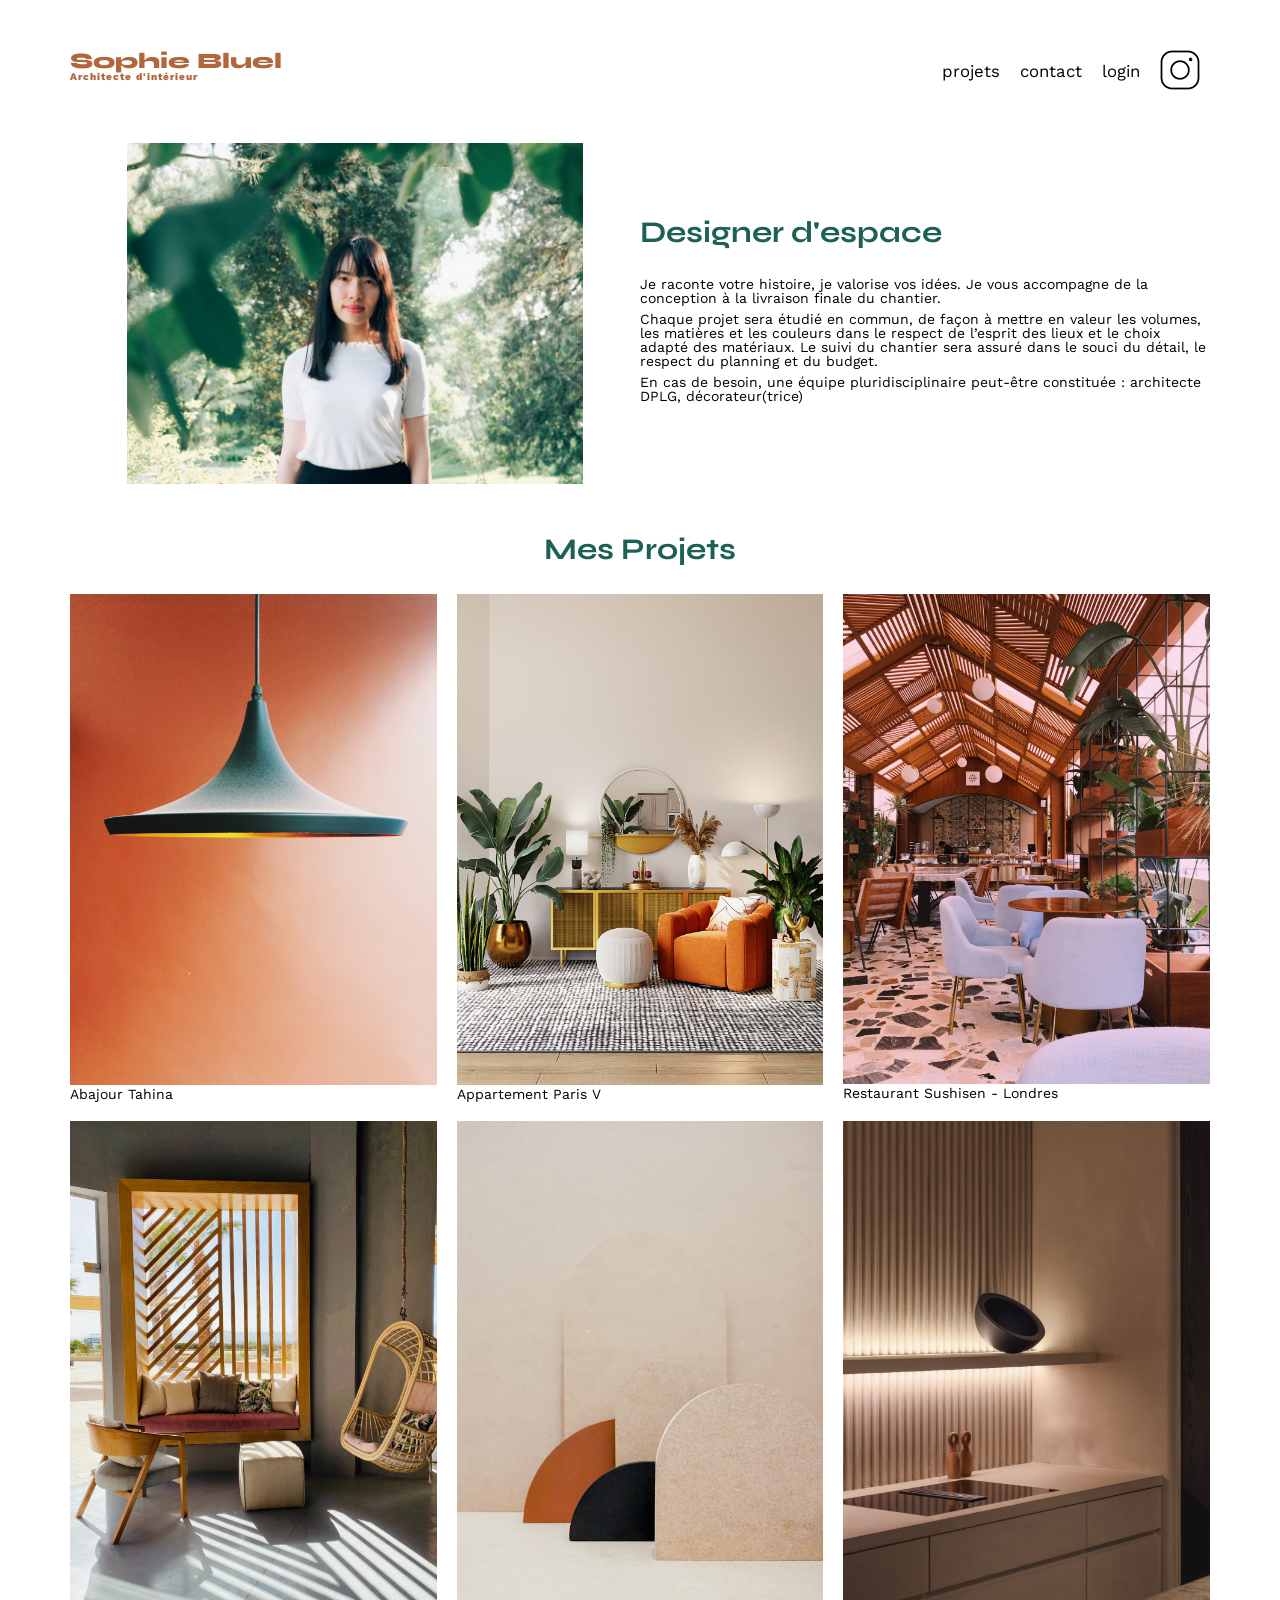
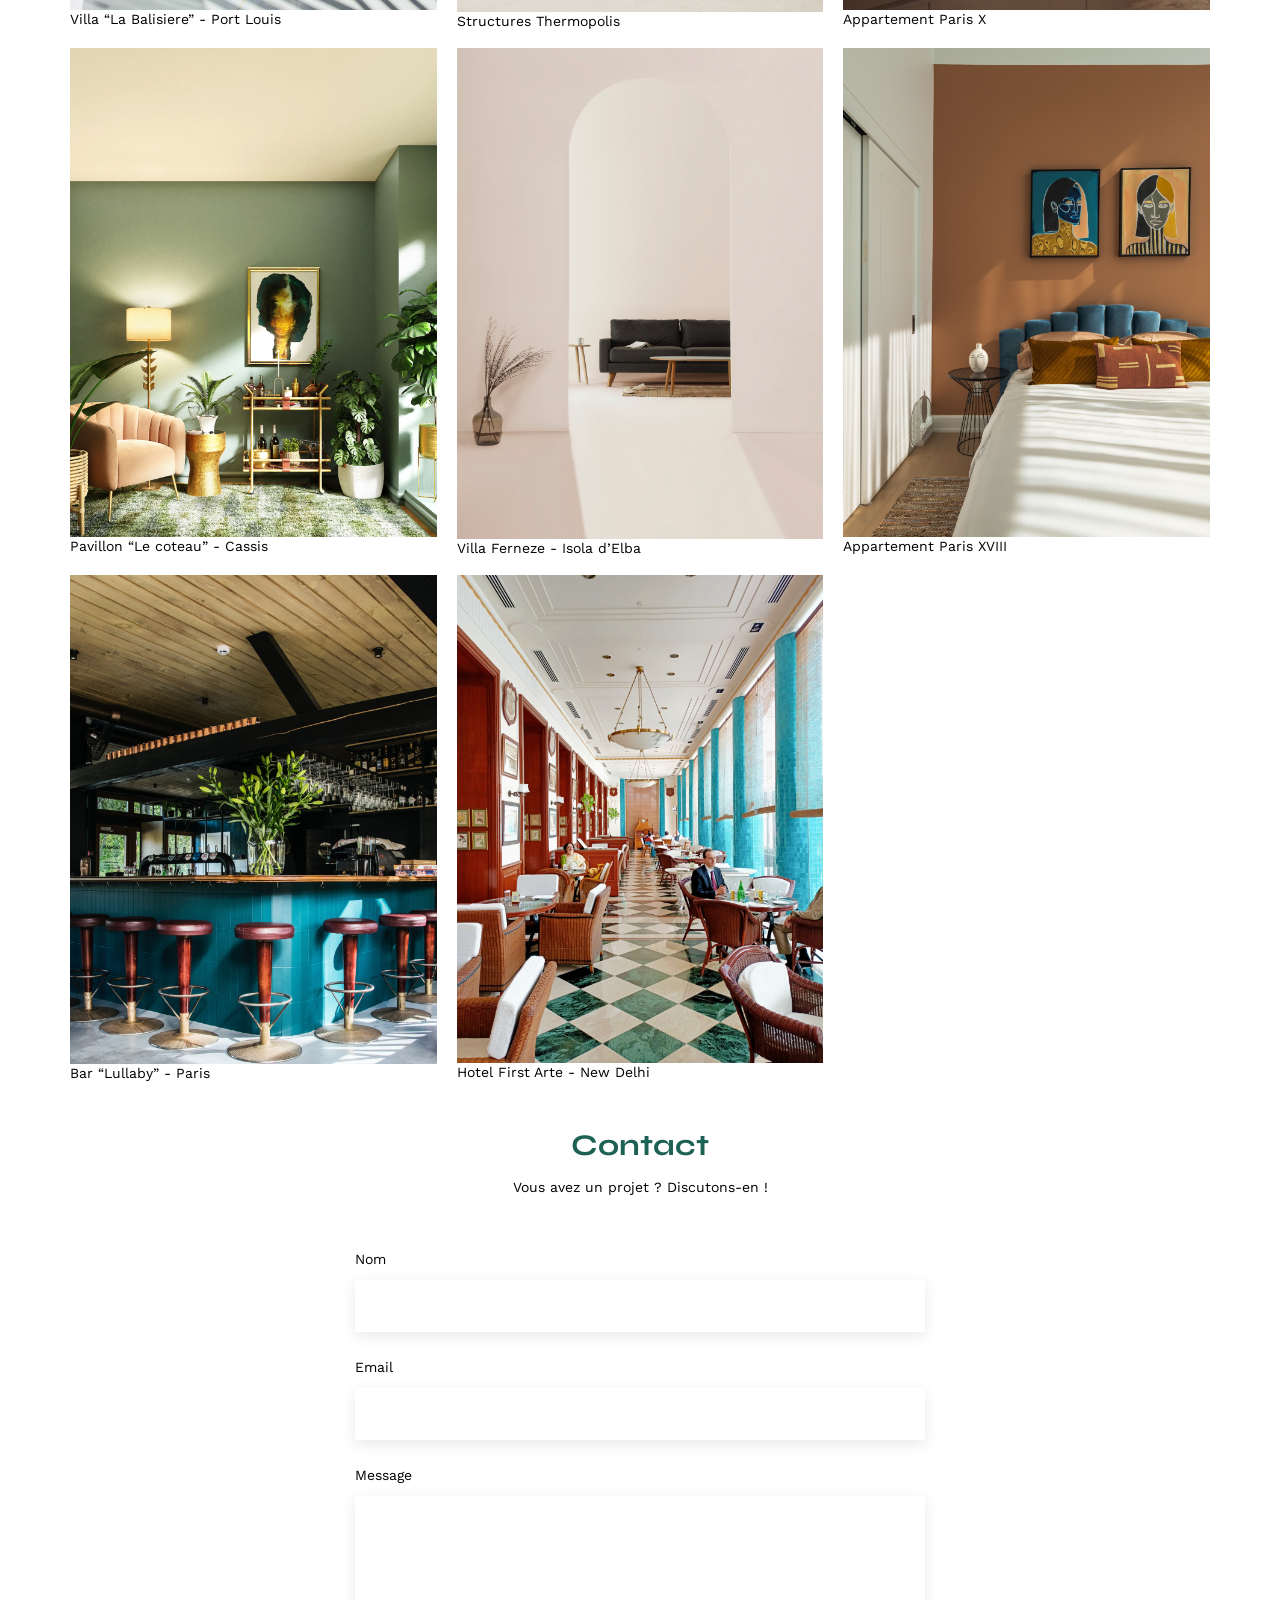
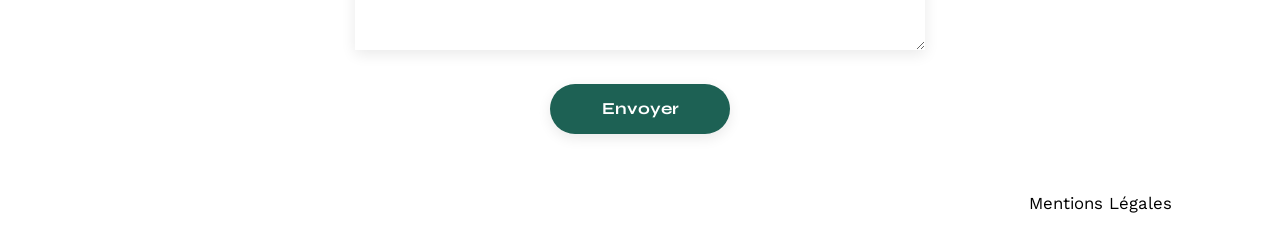
==== FrontEnd/index.html @ 746ea03a "initialisation" ====
<!DOCTYPE html>
<html lang="fr">
<head>
	<meta charset="UTF-8">
	<title>Sophie Bluel - Architecte d'intérieur</title>
	<meta name="viewport" content="width=device-width, initial-scale=1.0">
	<link rel="preconnect" href="https://fonts.googleapis.com">
	<link rel="preconnect" href="https://fonts.gstatic.com" crossorigin>
	<link href="https://fonts.googleapis.com/css2?family=Syne:wght@700;800&family=Work+Sans&display=swap" rel="stylesheet">
	<meta name="description" content="">
	<link rel="stylesheet" href="./assets/style.css">
</head>
<body>
<header>
	<h1>Sophie Bluel <span>Architecte d'intérieur</span></h1>
	<nav>
		<ul>
			<li>projets</li>
			<li>contact</li>
			<li>login</li>
			<li><img src="./assets/icons/instagram.png" alt="Instagram"></li>
		</ul>
	</nav>
</header>
<main>
	<section id="introduction">
		<figure>
			<img src="./assets/images/sophie-bluel.png" alt="">
		</figure>
		<article>
			<h2>Designer d'espace</h2>
			<p>Je raconte votre histoire, je valorise vos idées. Je vous accompagne de la conception à la livraison finale du chantier.</p>
			<p>Chaque projet sera étudié en commun, de façon à mettre en valeur les volumes, les matières et les couleurs dans le respect de l’esprit des lieux et le choix adapté des matériaux. Le suivi du chantier sera assuré dans le souci du détail, le respect du planning et du budget.</p>
			<p>En cas de besoin, une équipe pluridisciplinaire peut-être constituée : architecte DPLG, décorateur(trice)</p>
		</article>
	</section>
	<section id="portfolio">
		<h2>Mes Projets</h2>
		<div class="gallery">
			<figure>
				<img src="assets/images/abajour-tahina.png" alt="Abajour Tahina">
				<figcaption>Abajour Tahina</figcaption>
			</figure>
			<figure>
				<img src="assets/images/appartement-paris-v.png" alt="Appartement Paris V">
				<figcaption>Appartement Paris V</figcaption>
			</figure>
			<figure>
				<img src="assets/images/restaurant-sushisen-londres.png" alt="Restaurant Sushisen - Londres">
				<figcaption>Restaurant Sushisen - Londres</figcaption>
			</figure>
			<figure>
				<img src="assets/images/la-balisiere.png" alt="Villa “La Balisiere” - Port Louis">
				<figcaption>Villa “La Balisiere” - Port Louis</figcaption>
			</figure>
			<figure>
				<img src="assets/images/structures-thermopolis.png" alt="Structures Thermopolis">
				<figcaption>Structures Thermopolis</figcaption>
			</figure>
			<figure>
				<img src="assets/images/appartement-paris-x.png" alt="Appartement Paris X">
				<figcaption>Appartement Paris X</figcaption>
			</figure>
			<figure>
				<img src="assets/images/le-coteau-cassis.png" alt="Pavillon “Le coteau” - Cassis">
				<figcaption>Pavillon “Le coteau” - Cassis</figcaption>
			</figure>
			<figure>
				<img src="assets/images/villa-ferneze.png" alt="Villa Ferneze - Isola d’Elba">
				<figcaption>Villa Ferneze - Isola d’Elba</figcaption>
			</figure>
			<figure>
				<img src="assets/images/appartement-paris-xviii.png" alt="Appartement Paris XVIII">
				<figcaption>Appartement Paris XVIII</figcaption>
			</figure>
			<figure>
				<img src="assets/images/bar-lullaby-paris.png" alt="Bar “Lullaby” - Paris">
				<figcaption>Bar “Lullaby” - Paris</figcaption>
			</figure>
			<figure>
				<img src="assets/images/hotel-first-arte-new-delhi.png" alt="Hotel First Arte - New Delhi">
				<figcaption>Hotel First Arte - New Delhi</figcaption>
			</figure>
		</div>
	</section>
	<section id="contact">
		<h2>Contact</h2>
		<p>Vous avez un projet ? Discutons-en !</p>
		<form action="#" method="post">
			<label for="name">Nom</label>
			<input type="text" name="name" id="name">
			<label for="email">Email</label>
			<input type="email" name="email" id="email">
			<label for="message">Message</label>
			<textarea name="message" id="message" cols="30" rows="10"></textarea>
			<input type="submit" value="Envoyer">
		</form>
	</section>
</main>

<footer>
	<nav>
		<ul>
			<li>Mentions Légales</li>
		</ul>
	</nav>
</footer>
</body>
</html>
---- FrontEnd/assets/style.css ----
/* http://meyerweb.com/eric/tools/css/reset/
   v2.0 | 20110126
   License: none (public domain)
*/

html, body, div, span, applet, object, iframe,
h1, h2, h3, h4, h5, h6, p, blockquote, pre,
a, abbr, acronym, address, big, cite, code,
del, dfn, em, img, ins, kbd, q, s, samp,
small, strike, strong, sub, sup, tt, var,
b, u, i, center,
dl, dt, dd, ol, ul, li,
fieldset, form, label, legend,
table, caption, tbody, tfoot, thead, tr, th, td,
article, aside, canvas, details, embed,
figure, figcaption, footer, header, hgroup,
menu, nav, output, ruby, section, summary,
time, mark, audio, video {
	margin: 0;
	padding: 0;
	border: 0;
	font-size: 100%;
	font: inherit;
	vertical-align: baseline;
}
/* HTML5 display-role reset for older browsers */
article, aside, details, figcaption, figure,
footer, header, hgroup, menu, nav, section {
	display: block;
}
body {
	line-height: 1;
}
ol, ul {
	list-style: none;
}
blockquote, q {
	quotes: none;
}
blockquote:before, blockquote:after,
q:before, q:after {
	content: '';
	content: none;
}
table {
	border-collapse: collapse;
	border-spacing: 0;
}
/** end reset css**/
body {
	max-width: 1140px;
	margin:auto;
	font-family: 'Work Sans' ;
	font-size: 14px;
}
header {
	display: flex;
	justify-content: space-between;
	margin: 50px 0
}
section {
	margin: 50px 0
}

h1{
	display: flex;
	flex-direction: column;
	font-family: 'Syne';
	font-size: 22px;
	font-weight: 800;
	color: #B1663C
}

h1 > span {
	font-family: 'Work Sans';
	font-size:10px;
	letter-spacing: 0.1em;
;
}

h2{
	font-family: 'Syne';
	font-weight: 700;
	font-size: 30px;
	color: #1D6154
}
nav ul {
	display: flex;
	align-items: center;
	list-style-type: none;

}
nav li {
	padding: 0 10px;
	font-size: 1.2em;
}

li:hover {
	color: #B1663C;
}
#introduction {
	display: flex;
	align-items: center;
}
#introduction figure {
	flex: 1
}
#introduction img {
	display: block;
	margin: auto;
	width: 80%;
}

#introduction article {
	flex: 1
}
#introduction h2 {
	margin-bottom: 1em;
}

#introduction p {
	margin-bottom: 0.5em;
}
#portfolio h2 {
	text-align: center;
	margin-bottom: 1em;
}
.gallery {
	width: 100%;
	display: grid;
	grid-template-columns: 1fr 1fr 1fr;
	grid-column-gap: 20px;
	grid-row-gap: 20px;
}

.gallery img {
	width: 100%;

}
#contact {
	width: 50%;
margin: auto;
}
#contact > * {
	text-align: center;

}
#contact h2{
	margin-bottom: 20px;
}
#contact form {
	text-align: left;
	margin-top:30px;
	display: flex;
	flex-direction: column;
}

#contact input {
	height: 50px;
	font-size: 1.2em;
	border: none;
	box-shadow: 0px 4px 14px rgba(0, 0, 0, 0.09);
}
#contact label {
	margin: 2em 0 1em 0;
}
#contact textarea {
	border: none;
	box-shadow: 0px 4px 14px rgba(0, 0, 0, 0.09);
}

input[type="submit"]{
	font-family: 'Syne';
	font-weight: 700;
	color: white;
	background-color: #1D6154;
	margin : 2em auto ;
	width: 180px;
	text-align: center;
	border-radius: 60px ;
}

footer nav ul {
	display: flex;
	justify-content: flex-end;
	margin: 2em
}
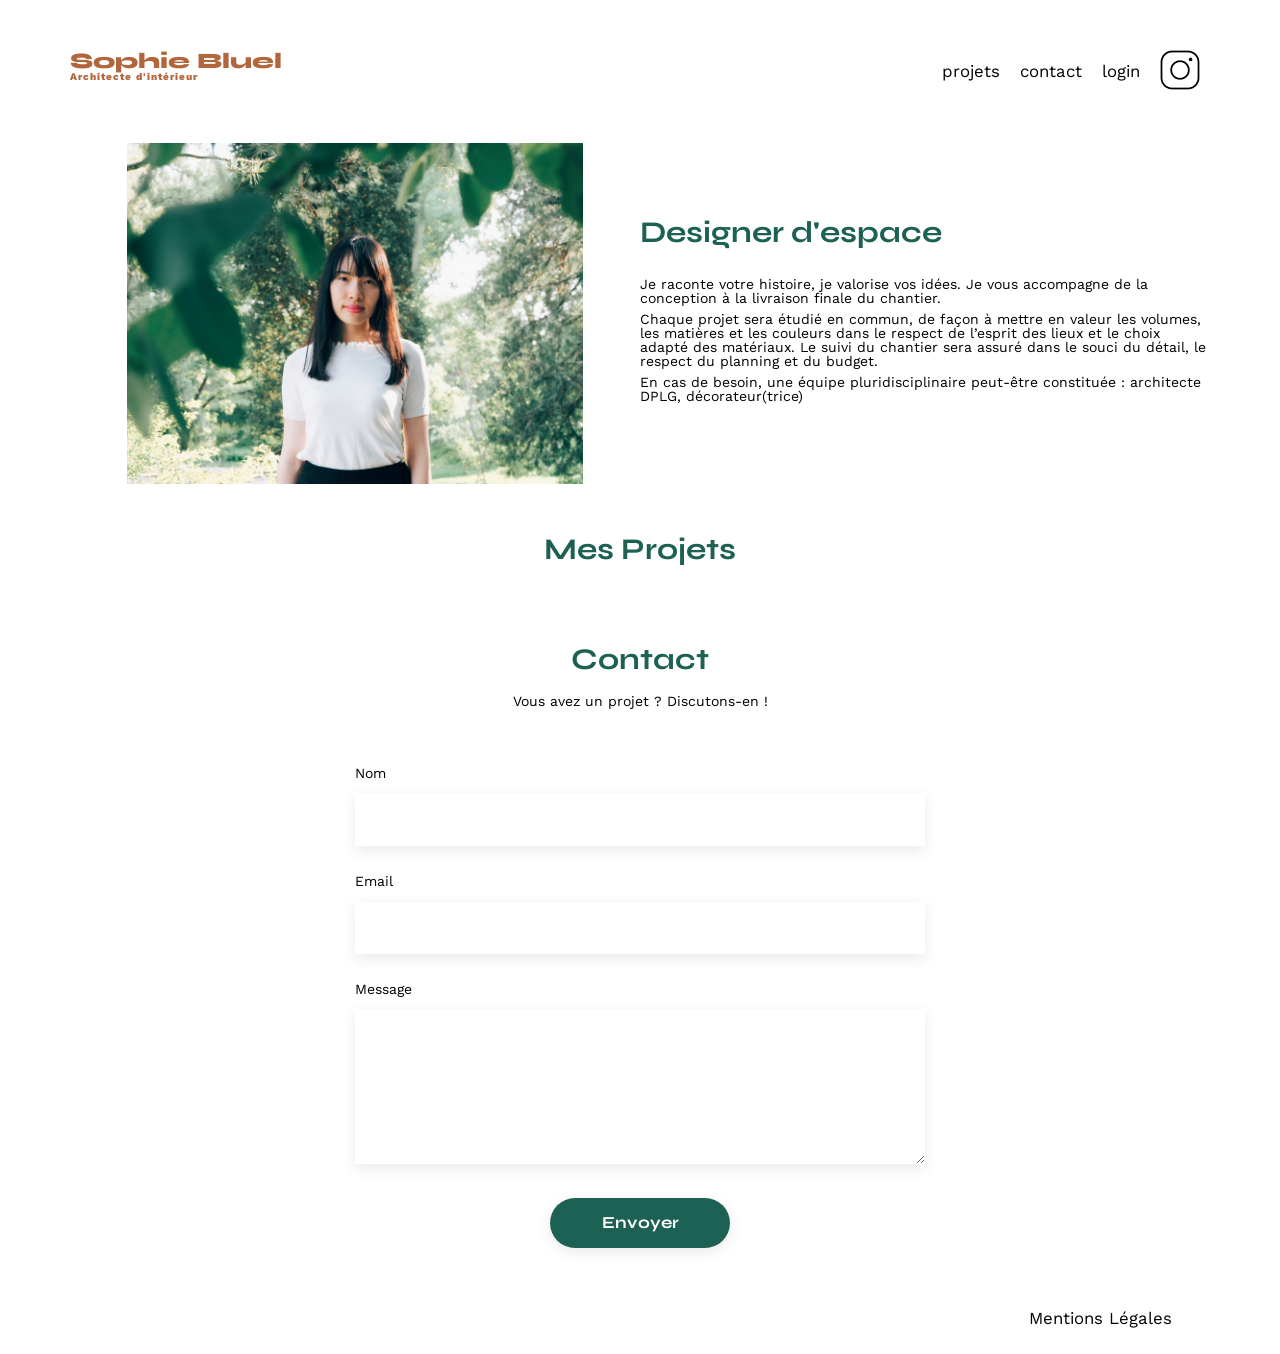
==== commit 7d00df7a: "ajout des éléments de la page d'accueil dynamiquement" ====
--- a/FrontEnd/index.html
+++ b/FrontEnd/index.html
@@ -9,6 +9,7 @@
 	<link href="https://fonts.googleapis.com/css2?family=Syne:wght@700;800&family=Work+Sans&display=swap" rel="stylesheet">
 	<meta name="description" content="">
 	<link rel="stylesheet" href="./assets/style.css">
+	<script type="module" src="./script.js"></script>
 </head>
 <body>
 <header>
@@ -37,50 +38,6 @@
 	<section id="portfolio">
 		<h2>Mes Projets</h2>
 		<div class="gallery">
-			<figure>
-				<img src="assets/images/abajour-tahina.png" alt="Abajour Tahina">
-				<figcaption>Abajour Tahina</figcaption>
-			</figure>
-			<figure>
-				<img src="assets/images/appartement-paris-v.png" alt="Appartement Paris V">
-				<figcaption>Appartement Paris V</figcaption>
-			</figure>
-			<figure>
-				<img src="assets/images/restaurant-sushisen-londres.png" alt="Restaurant Sushisen - Londres">
-				<figcaption>Restaurant Sushisen - Londres</figcaption>
-			</figure>
-			<figure>
-				<img src="assets/images/la-balisiere.png" alt="Villa “La Balisiere” - Port Louis">
-				<figcaption>Villa “La Balisiere” - Port Louis</figcaption>
-			</figure>
-			<figure>
-				<img src="assets/images/structures-thermopolis.png" alt="Structures Thermopolis">
-				<figcaption>Structures Thermopolis</figcaption>
-			</figure>
-			<figure>
-				<img src="assets/images/appartement-paris-x.png" alt="Appartement Paris X">
-				<figcaption>Appartement Paris X</figcaption>
-			</figure>
-			<figure>
-				<img src="assets/images/le-coteau-cassis.png" alt="Pavillon “Le coteau” - Cassis">
-				<figcaption>Pavillon “Le coteau” - Cassis</figcaption>
-			</figure>
-			<figure>
-				<img src="assets/images/villa-ferneze.png" alt="Villa Ferneze - Isola d’Elba">
-				<figcaption>Villa Ferneze - Isola d’Elba</figcaption>
-			</figure>
-			<figure>
-				<img src="assets/images/appartement-paris-xviii.png" alt="Appartement Paris XVIII">
-				<figcaption>Appartement Paris XVIII</figcaption>
-			</figure>
-			<figure>
-				<img src="assets/images/bar-lullaby-paris.png" alt="Bar “Lullaby” - Paris">
-				<figcaption>Bar “Lullaby” - Paris</figcaption>
-			</figure>
-			<figure>
-				<img src="assets/images/hotel-first-arte-new-delhi.png" alt="Hotel First Arte - New Delhi">
-				<figcaption>Hotel First Arte - New Delhi</figcaption>
-			</figure>
 		</div>
 	</section>
 	<section id="contact">
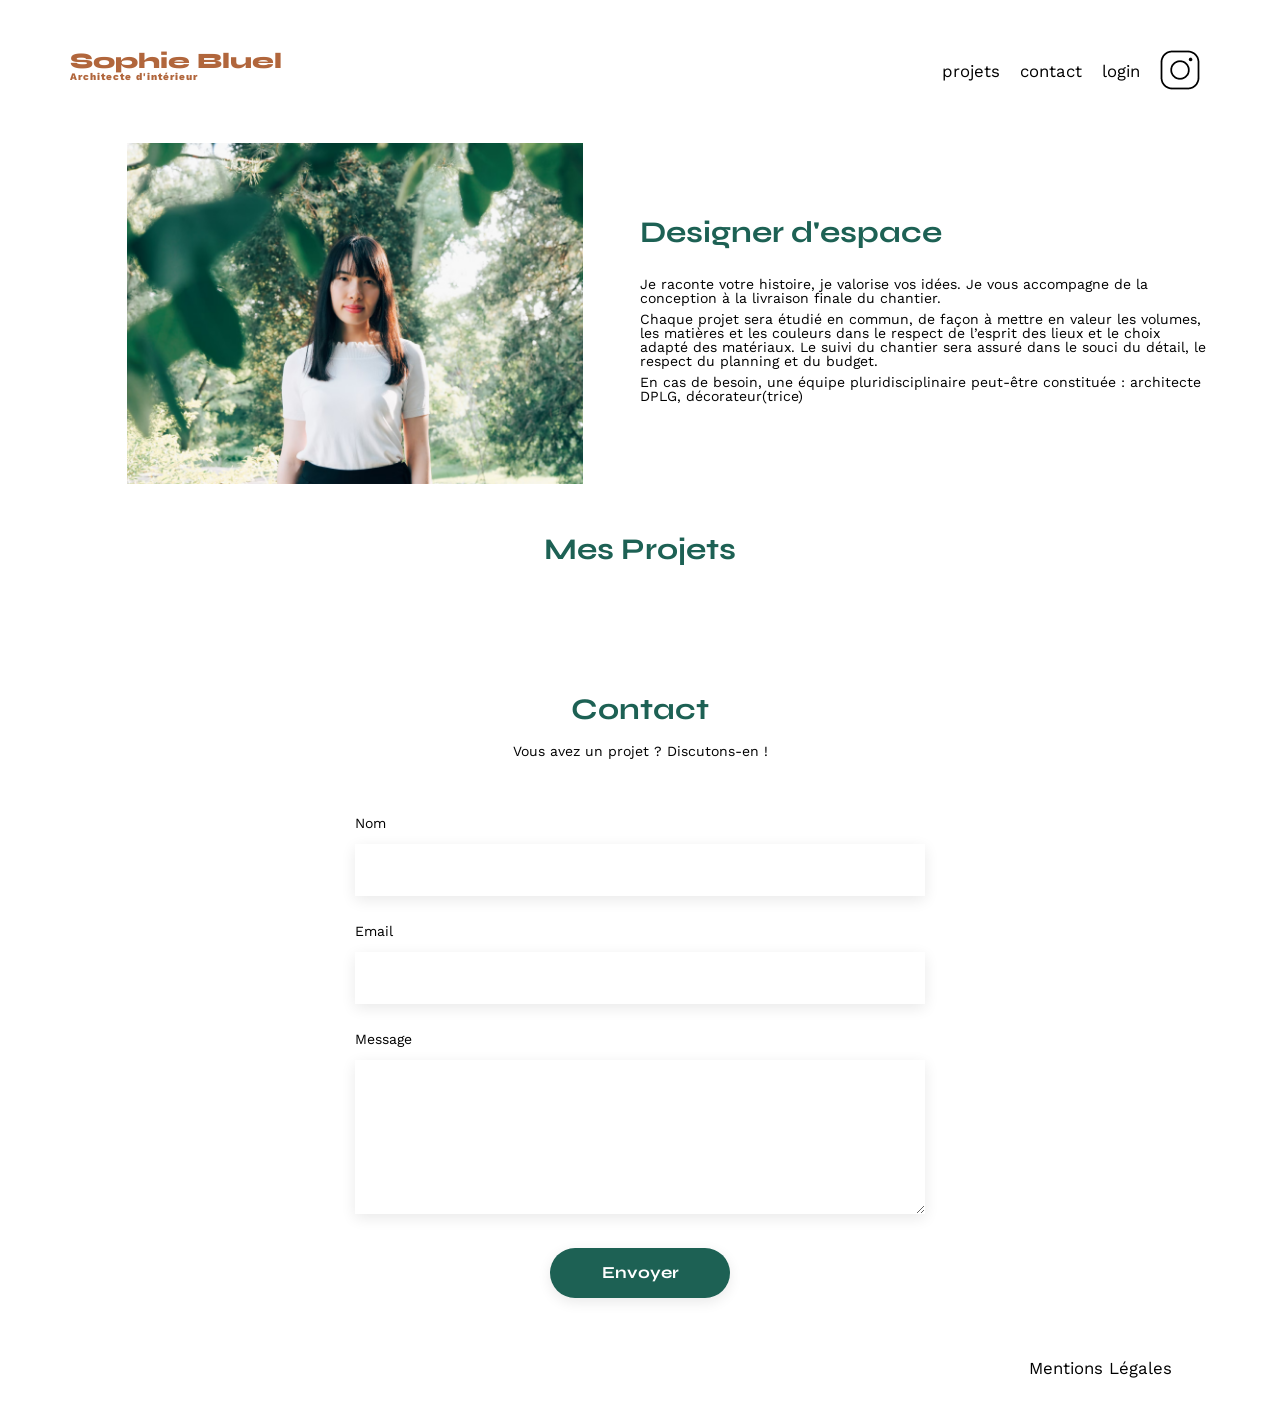
==== commit 87856ec7: "ajout des boutons filtres dynamiquement" ====
--- a/FrontEnd/index.html
+++ b/FrontEnd/index.html
@@ -37,6 +37,8 @@
 	</section>
 	<section id="portfolio">
 		<h2>Mes Projets</h2>
+		<div class="filtres">
+		</div>
 		<div class="gallery">
 		</div>
 	</section>
--- a/FrontEnd/assets/style.css
+++ b/FrontEnd/assets/style.css
@@ -186,3 +186,25 @@
 	margin: 2em
 }
 
+.filtres {
+	display: flex;
+	flex-direction: row;
+	justify-content: center;
+	gap: 1%;
+	margin-bottom: 50px;
+}
+
+.filtres button{
+	font-family: 'Syne';
+	color: #1D6154;
+	padding: 5px 10px;
+	font-size: 18px;
+	background-color: white;
+	border: 1px solid #1D6154; 
+	border-radius: 20px;
+}
+
+.filtres button:hover {
+	color: white;
+	background-color: #1D6154;
+}
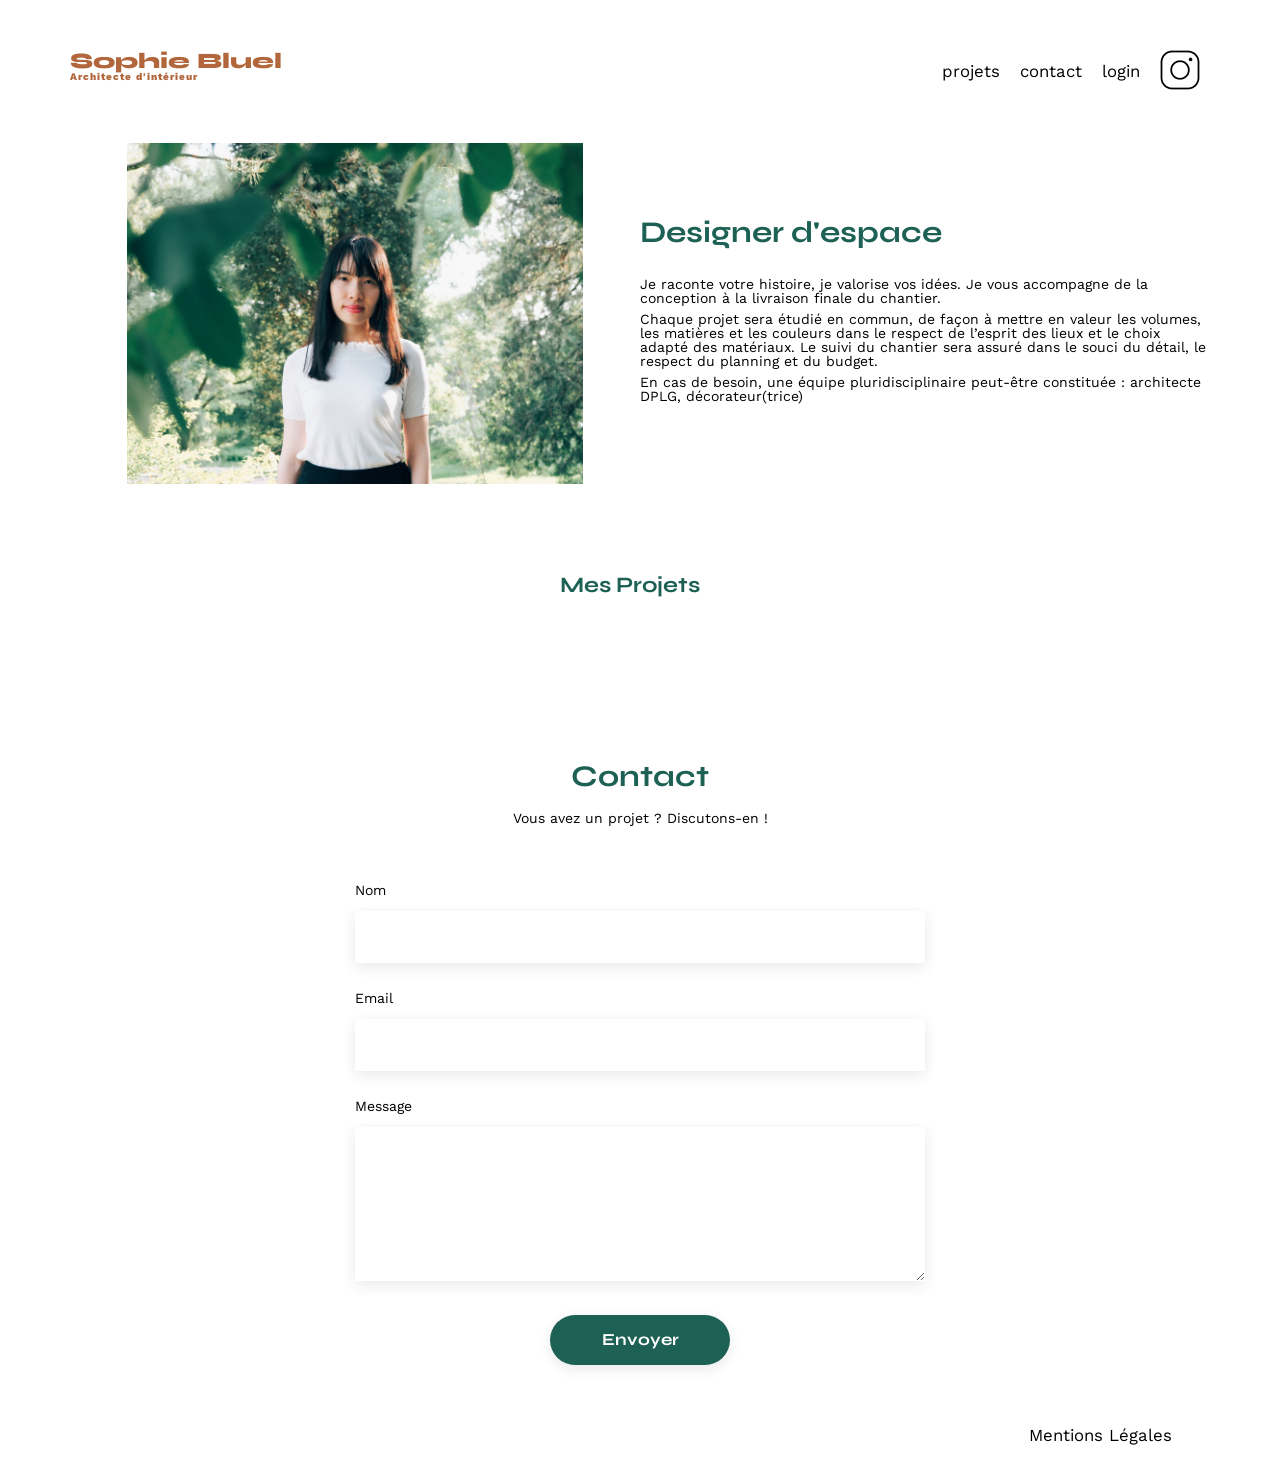
==== commit f3ffc7a8: "page de connexion : afficher la page d'accueil en mode édition lors d'une connexion" ====
--- a/FrontEnd/index.html
+++ b/FrontEnd/index.html
@@ -12,57 +12,59 @@
 	<script type="module" src="./script.js"></script>
 </head>
 <body>
-<header>
-	<h1>Sophie Bluel <span>Architecte d'intérieur</span></h1>
-	<nav>
-		<ul>
-			<li>projets</li>
-			<li>contact</li>
-			<li>login</li>
-			<li><img src="./assets/icons/instagram.png" alt="Instagram"></li>
-		</ul>
-	</nav>
-</header>
-<main>
-	<section id="introduction">
-		<figure>
-			<img src="./assets/images/sophie-bluel.png" alt="">
-		</figure>
-		<article>
-			<h2>Designer d'espace</h2>
-			<p>Je raconte votre histoire, je valorise vos idées. Je vous accompagne de la conception à la livraison finale du chantier.</p>
-			<p>Chaque projet sera étudié en commun, de façon à mettre en valeur les volumes, les matières et les couleurs dans le respect de l’esprit des lieux et le choix adapté des matériaux. Le suivi du chantier sera assuré dans le souci du détail, le respect du planning et du budget.</p>
-			<p>En cas de besoin, une équipe pluridisciplinaire peut-être constituée : architecte DPLG, décorateur(trice)</p>
-		</article>
-	</section>
-	<section id="portfolio">
-		<h2>Mes Projets</h2>
-		<div class="filtres">
-		</div>
-		<div class="gallery">
-		</div>
-	</section>
-	<section id="contact">
-		<h2>Contact</h2>
-		<p>Vous avez un projet ? Discutons-en !</p>
-		<form action="#" method="post">
-			<label for="name">Nom</label>
-			<input type="text" name="name" id="name">
-			<label for="email">Email</label>
-			<input type="email" name="email" id="email">
-			<label for="message">Message</label>
-			<textarea name="message" id="message" cols="30" rows="10"></textarea>
-			<input type="submit" value="Envoyer">
-		</form>
-	</section>
-</main>
+	<header>
+		<h1>Sophie Bluel <span>Architecte d'intérieur</span></h1>
+		<nav>
+			<ul>
+				<li><a href="./index.html#portfolio">projets</a></li>
+				<li><a href="./index.html#contact">contact</a></li>
+				<li><a href="./login.html">login</a></li>
+				<li><img src="./assets/icons/instagram.png" alt="Instagram"></li>
+			</ul>
+		</nav>
+	</header>
+	<main>
+		<section id="introduction">
+			<figure>
+				<img src="./assets/images/sophie-bluel.png" alt="">
+			</figure>
+			<article>
+				<h2>Designer d'espace</h2>
+				<p>Je raconte votre histoire, je valorise vos idées. Je vous accompagne de la conception à la livraison finale du chantier.</p>
+				<p>Chaque projet sera étudié en commun, de façon à mettre en valeur les volumes, les matières et les couleurs dans le respect de l’esprit des lieux et le choix adapté des matériaux. Le suivi du chantier sera assuré dans le souci du détail, le respect du planning et du budget.</p>
+				<p>En cas de besoin, une équipe pluridisciplinaire peut-être constituée : architecte DPLG, décorateur(trice)</p>
+			</article>
+		</section>
+		<section id="portfolio">
+			<div class="titreMesProjets">
+				<h2>Mes Projets</h2>
+			</div>
+			<div class="filtres">
+			</div>
+			<div class="gallery">
+			</div>
+		</section>
+		<section id="contact">
+			<h2>Contact</h2>
+			<p>Vous avez un projet ? Discutons-en !</p>
+			<form action="#" method="post">
+				<label for="name">Nom</label>
+				<input type="text" name="name" id="name">
+				<label for="email">Email</label>
+				<input type="email" name="email" id="email">
+				<label for="message">Message</label>
+				<textarea name="message" id="message" cols="30" rows="10"></textarea>
+				<input type="submit" value="Envoyer">
+			</form>
+		</section>
+	</main>
 
-<footer>
-	<nav>
-		<ul>
-			<li>Mentions Légales</li>
-		</ul>
-	</nav>
-</footer>
+	<footer>
+		<nav>
+			<ul>
+				<li>Mentions Légales</li>
+			</ul>
+		</nav>
+	</footer>
 </body>
 </html>
--- a/FrontEnd/assets/style.css
+++ b/FrontEnd/assets/style.css
@@ -58,6 +58,16 @@
 	justify-content: space-between;
 	margin: 50px 0
 }
+
+header a {
+	color: black;
+	text-decoration: none;
+}
+
+.loginBold {
+	font-weight: bold;
+}
+
 section {
 	margin: 50px 0
 }
@@ -207,4 +217,92 @@
 .filtres button:hover {
 	color: white;
 	background-color: #1D6154;
+}
+
+.titreMesProjets {
+	display: flex;
+	flex-direction: row;
+	justify-content: center;
+	align-items: center;
+	margin-bottom: 65px;
+	margin-top: 90px;
+}
+
+.titreMesProjets img {
+	filter: brightness(0);
+	width: 11px;
+	height: 11px;
+	padding-right: 5px;
+}
+
+.titreMesProjets p {
+	font-size: 11px;
+}
+
+#portfolio .titreMesProjets h2 {
+	margin-bottom: 0;
+	padding-right: 20px;
+	font-size: 22px;
+}
+
+
+.login {
+}
+
+.login h2 {
+	text-align: center;
+	margin-bottom: 20px;
+}
+
+.login form {
+	width: 40%;
+	height: 100%;
+	margin: 0 auto;
+	display: flex;
+	flex-direction: column;
+	text-align: left;
+	gap: 5px;
+}
+
+.login input[type="email"] {
+    margin-bottom: 20px;
+	border: transparent;
+	box-shadow: 0px 4px 14px rgba(0, 0, 0, 0.09);
+	height: 40px;
+}
+
+.login input[type="password"] {
+    border: transparent;
+	box-shadow: 0px 4px 14px rgba(0, 0, 0, 0.09);
+	height: 40px;
+}
+
+.login input[type="submit"] {
+    padding: 7px 10px;
+	border: transparent;
+}
+
+.login a {
+	text-align: center;
+	color: black;
+}
+
+.editModeHeader_div{
+	background-color: black;
+	display: flex;
+	justify-content: center;
+	flex-direction: row;
+	gap: 8px;
+	padding: 10px 0;
+}
+
+.editModeHeader_img{
+	width: 12px;
+	height: 12px;
+}
+
+.editModeHeader_p {
+	color: white;
+	font-size: 10px;
+	transform: translateY(2px);
 }
